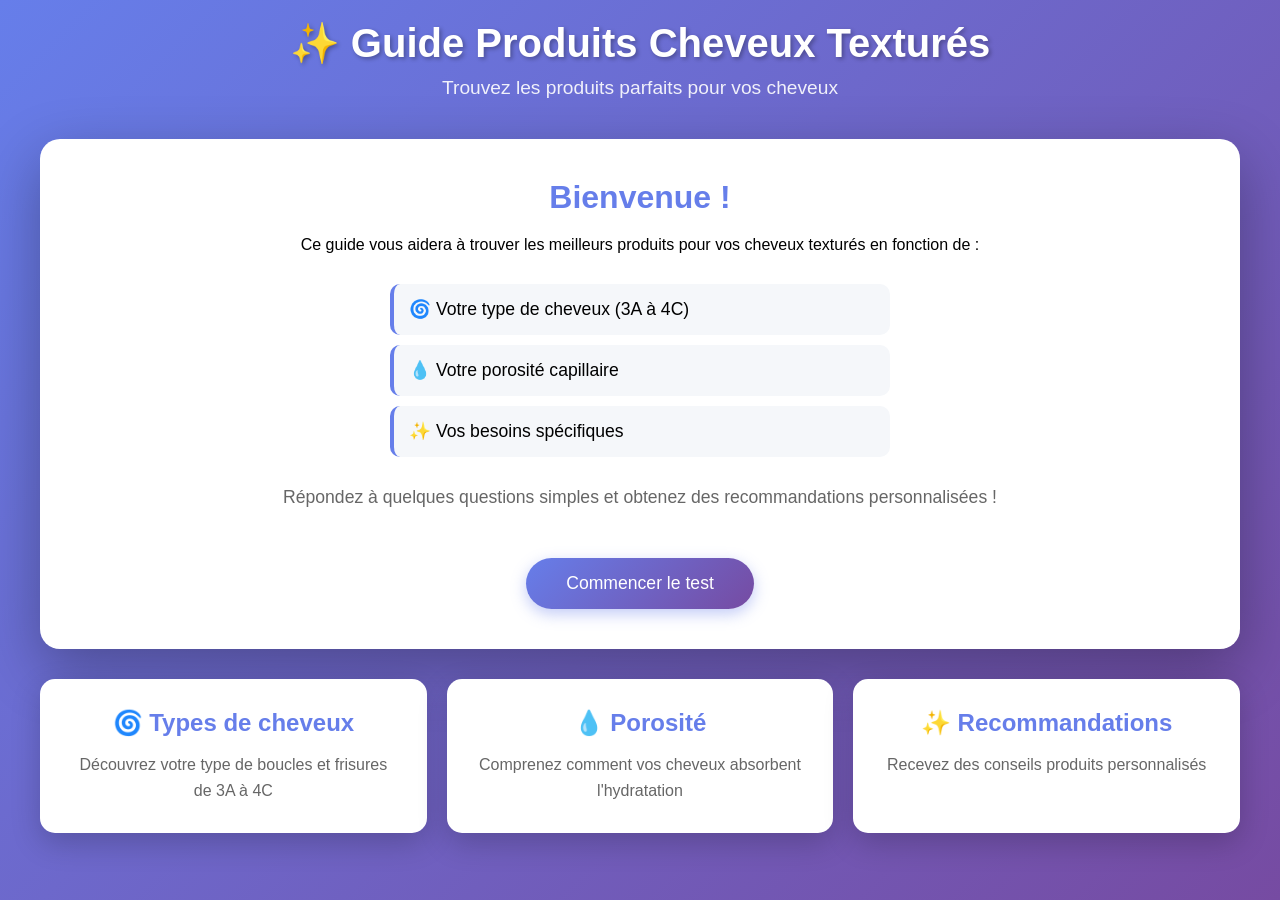
==== index.html @ ddf384b8 "Add files via upload" ====
<!DOCTYPE html>
<html lang="fr">
<head>
    <meta charset="UTF-8">
    <meta name="viewport" content="width=device-width, initial-scale=1.0">
    <title>Guide Produits Cheveux Texturés - Accueil</title>
    <link rel="stylesheet" href="style1.css">
</head>
<body>
    <div class="container">
        <header>
            <h1>✨ Guide Produits Cheveux Texturés</h1>
            <p class="subtitle">Trouvez les produits parfaits pour vos cheveux</p>
        </header>

        <div class="welcome-section">
            <h2>Bienvenue !</h2>
            <p>Ce guide vous aidera à trouver les meilleurs produits pour vos cheveux texturés en fonction de :</p>
            <ul class="features-list">
                <li>🌀 Votre type de cheveux (3A à 4C)</li>
                <li>💧 Votre porosité capillaire</li>
                <li>✨ Vos besoins spécifiques</li>
            </ul>
            <p class="info-text">Répondez à quelques questions simples et obtenez des recommandations personnalisées !</p>
            <a href="quiz.html" class="btn">Commencer le test</a>
        </div>

        <div class="info-cards">
            <div class="info-card">
                <h3>🌀 Types de cheveux</h3>
                <p>Découvrez votre type de boucles et frisures de 3A à 4C</p>
            </div>
            <div class="info-card">
                <h3>💧 Porosité</h3>
                <p>Comprenez comment vos cheveux absorbent l'hydratation</p>
            </div>
            <div class="info-card">
                <h3>✨ Recommandations</h3>
                <p>Recevez des conseils produits personnalisés</p>
            </div>
        </div>
    </div>
</body>
</html>
---- style1.css ----
/* === STYLES GÉNÉRAUX === */
* {
    margin: 0;
    padding: 0;
    box-sizing: border-box;
}

body {
    font-family: 'Segoe UI', Tahoma, Geneva, Verdana, sans-serif;
    background: linear-gradient(135deg, #667eea 0%, #764ba2 100%);
    min-height: 100vh;
    padding: 20px;
}

.container {
    max-width: 1200px;
    margin: 0 auto;
}

/* === HEADER === */
header {
    text-align: center;
    color: white;
    margin-bottom: 40px;
    animation: fadeIn 1s ease-in;
}

h1 {
    font-size: 2.5em;
    margin-bottom: 10px;
    text-shadow: 2px 2px 4px rgba(0,0,0,0.3);
}

.subtitle {
    font-size: 1.2em;
    opacity: 0.9;
}

/* === PAGE D'ACCUEIL === */
.welcome-section {
    background: white;
    border-radius: 20px;
    padding: 40px;
    box-shadow: 0 20px 60px rgba(0,0,0,0.3);
    margin-bottom: 30px;
    text-align: center;
    animation: slideUp 0.6s ease-out;
}

.welcome-section h2 {
    color: #667eea;
    font-size: 2em;
    margin-bottom: 20px;
}

.features-list {
    list-style: none;
    text-align: left;
    max-width: 500px;
    margin: 30px auto;
    font-size: 1.1em;
}

.features-list li {
    padding: 15px;
    margin-bottom: 10px;
    background: #f5f7fa;
    border-radius: 10px;
    border-left: 4px solid #667eea;
}

.info-text {
    font-size: 1.1em;
    color: #666;
    margin: 20px 0;
}

/* === CARTES INFO === */
.info-cards {
    display: grid;
    grid-template-columns: repeat(auto-fit, minmax(280px, 1fr));
    gap: 20px;
    margin-top: 30px;
}

.info-card {
    background: white;
    border-radius: 15px;
    padding: 30px;
    text-align: center;
    box-shadow: 0 10px 30px rgba(0,0,0,0.2);
    transition: transform 0.3s ease;
}

.info-card:hover {
    transform: translateY(-5px);
}

.info-card h3 {
    color: #667eea;
    font-size: 1.5em;
    margin-bottom: 15px;
}

.info-card p {
    color: #666;
    line-height: 1.6;
}

/* === SECTION QUIZ === */
.quiz-section {
    background: white;
    border-radius: 20px;
    padding: 40px;
    box-shadow: 0 20px 60px rgba(0,0,0,0.3);
    margin-bottom: 30px;
    animation: slideUp 0.6s ease-out;
}

.question {
    margin-bottom: 30px;
}

.question h3 {
    color: #667eea;
    margin-bottom: 15px;
    font-size: 1.3em;
}

.options {
    display: grid;
    grid-template-columns: repeat(auto-fit, minmax(200px, 1fr));
    gap: 15px;
}

.option {
    padding: 15px 20px;
    border: 2px solid #e0e0e0;
    border-radius: 10px;
    cursor: pointer;
    transition: all 0.3s ease;
    text-align: center;
    background: white;
}

.option:hover {
    border-color: #667eea;
    transform: translateY(-2px);
    box-shadow: 0 5px 15px rgba(102, 126, 234, 0.2);
}

.option.selected {
    background: linear-gradient(135deg, #667eea 0%, #764ba2 100%);
    color: white;
    border-color: #667eea;
}

/* === BOUTONS === */
.btn {
    background: linear-gradient(135deg, #667eea 0%, #764ba2 100%);
    color: white;
    padding: 15px 40px;
    border: none;
    border-radius: 50px;
    font-size: 1.1em;
    cursor: pointer;
    transition: all 0.3s ease;
    display: inline-block;
    margin: 30px auto 0;
    box-shadow: 0 5px 15px rgba(102, 126, 234, 0.4);
    text-decoration: none;
}

.btn:hover {
    transform: translateY(-2px);
    box-shadow: 0 8px 20px rgba(102, 126, 234, 0.6);
}

.restart-btn {
    background: #764ba2;
    display: block;
    margin: 20px auto;
}

/* === RÉSULTATS === */
.results {
    display: none;
    background: white;
    border-radius: 20px;
    padding: 40px;
    box-shadow: 0 20px 60px rgba(0,0,0,0.3);
    animation: slideUp 0.6s ease-out;
}

.results.show {
    display: block;
}

.results h2 {
    color: #667eea;
    margin-bottom: 30px;
    text-align: center;
}

.product-card {
    background: linear-gradient(135deg, #f5f7fa 0%, #c3cfe2 100%);
    border-radius: 15px;
    padding: 25px;
    margin-bottom: 20px;
    border-left: 5px solid #667eea;
    transition: all 0.3s ease;
}

.product-card:hover {
    transform: translateX(5px);
    box-shadow: 0 5px 20px rgba(0,0,0,0.1);
}

.product-card h4 {
    color: #667eea;
    margin-bottom: 10px;
    font-size: 1.3em;
}

.product-type {
    display: inline-block;
    background: #667eea;
    color: white;
    padding: 5px 15px;
    border-radius: 20px;
    font-size: 0.9em;
    margin-bottom: 10px;
}

.ingredients {
    margin-top: 15px;
    padding: 15px;
    background: white;
    border-radius: 10px;
}

.ingredients h5 {
    color: #764ba2;
    margin-bottom: 8px;
}

/* === ANIMATIONS === */
@keyframes fadeIn {
    from { opacity: 0; }
    to { opacity: 1; }
}

@keyframes slideUp {
    from {
        opacity: 0;
        transform: translateY(30px);
    }
    to {
        opacity: 1;
        transform: translateY(0);
    }
}

/* === RESPONSIVE === */
@media (max-width: 768px) {
    h1 {
        font-size: 2em;
    }
    
    .quiz-section, .results, .welcome-section {
        padding: 25px;
    }
    
    .options {
        grid-template-columns: 1fr;
    }
    
    .info-cards {
        grid-template-columns: 1fr;
    }
}
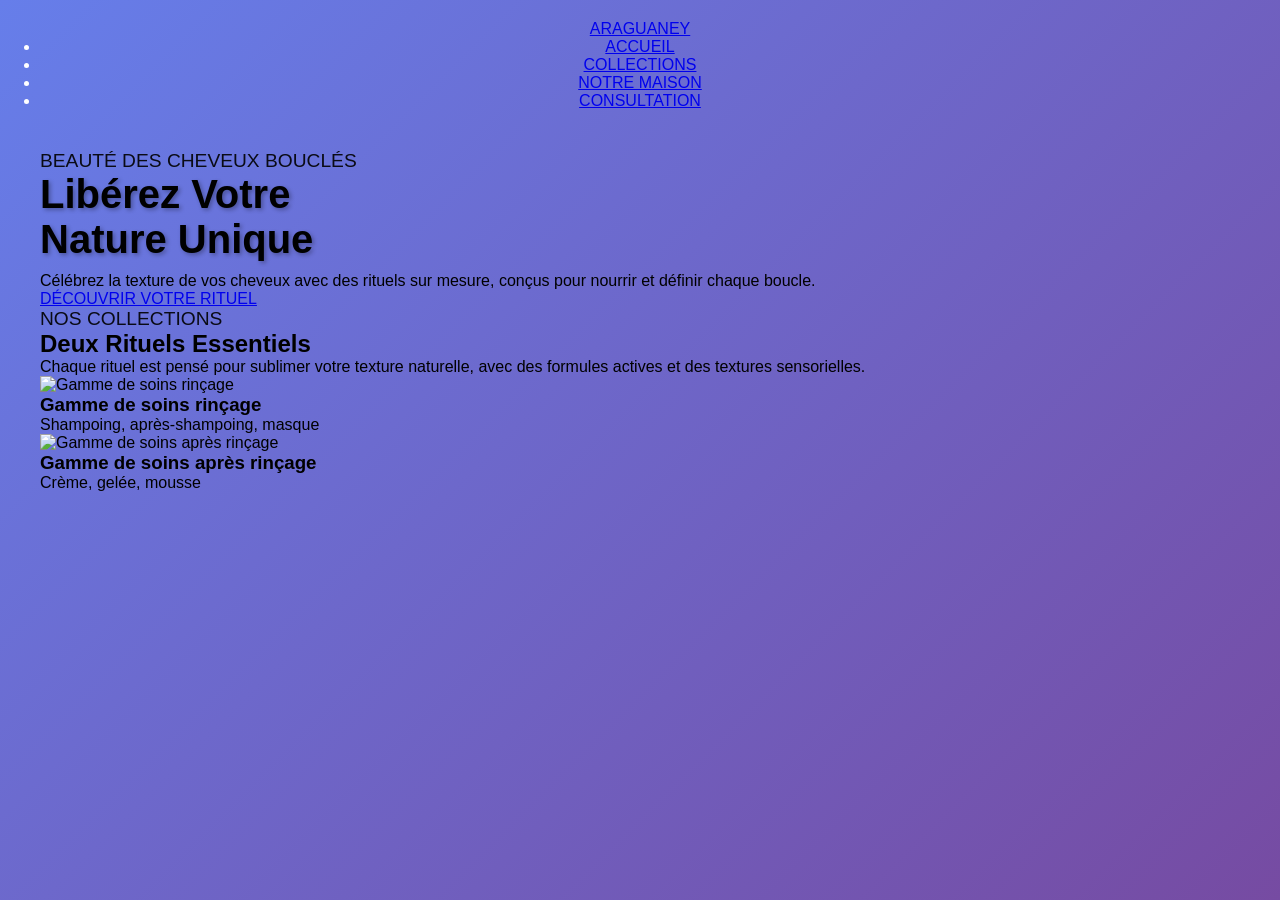
==== commit bf516f0d: "Update index.html" ====
--- a/index.html
+++ b/index.html
@@ -2,43 +2,78 @@
 <html lang="fr">
 <head>
     <meta charset="UTF-8">
+    
+   <link href="https://fonts.googleapis.com/css2?family=Arimo:ital,wght@0,400..700;1,400..700&family=Comic+Neue:ital,wght@0,300;0,400;0,700;1,300;1,400;1,700&family=Dongle:wght@300;400;700&family=Momo+Trust+Display&family=Playfair+Display:ital,wght@0,400..900;1,400..900&family=Quicksand:wght@300..700&family=Red+Hat+Display:ital,wght@0,300..900;1,300..900&family=Teko:wght@300..700&display=swap" rel="stylesheet">
+
     <meta name="viewport" content="width=device-width, initial-scale=1.0">
-    <title>Guide Produits Cheveux Texturés - Accueil</title>
-    <link rel="stylesheet" href="style1.css">
+    <title>Araguaney Hair Care - Accueil</title>
+    
+    <link rel="stylesheet" href="style.css">
+    
+    <script src="script.js" defer></script>
 </head>
 <body>
-    <div class="container">
-        <header>
-            <h1>✨ Guide Produits Cheveux Texturés</h1>
-            <p class="subtitle">Trouvez les produits parfaits pour vos cheveux</p>
-        </header>
 
-        <div class="welcome-section">
-            <h2>Bienvenue !</h2>
-            <p>Ce guide vous aidera à trouver les meilleurs produits pour vos cheveux texturés en fonction de :</p>
-            <ul class="features-list">
-                <li>🌀 Votre type de cheveux (3A à 4C)</li>
-                <li>💧 Votre porosité capillaire</li>
-                <li>✨ Vos besoins spécifiques</li>
+    <header>
+        <nav class="container">
+            <a href="#" class="logo">ARAGUANEY</a>
+            
+            <ul class="nav-menu">
+                <li><a href="#accueil" class="nav-link active">ACCUEIL</a></li>
+                <li><a href="#collections" class="nav-link">COLLECTIONS</a></li>
+                <li><a href="#notre-maison" class="nav-link">NOTRE MAISON</a></li>
+                <li><a href="#consultation" class="nav-link">CONSULTATION</a></li>
             </ul>
-            <p class="info-text">Répondez à quelques questions simples et obtenez des recommandations personnalisées !</p>
-            <a href="quiz.html" class="btn">Commencer le test</a>
+        </nav>
+    </header>
+
+    <main class="hero">
+        <div class="container">
+            <p class="subtitle">BEAUTÉ DES CHEVEUX BOUCLÉS</p>
+            
+            <h1>Libérez Votre<br>
+                <span class="Arimo">Nature Unique</span>
+            </h1>
+            
+            <p class="description">
+                Célébrez la texture de vos cheveux avec des rituels sur mesure, conçus 
+                pour nourrir et définir chaque boucle.
+            </p>
+            
+            <a href="#consultation" class="cta-button">
+                <span>DÉCOUVRIR VOTRE RITUEL</span>
+            </a>
         </div>
+    </main>
 
-        <div class="info-cards">
-            <div class="info-card">
-                <h3>🌀 Types de cheveux</h3>
-                <p>Découvrez votre type de boucles et frisures de 3A à 4C</p>
-            </div>
-            <div class="info-card">
-                <h3>💧 Porosité</h3>
-                <p>Comprenez comment vos cheveux absorbent l'hydratation</p>
-            </div>
-            <div class="info-card">
-                <h3>✨ Recommandations</h3>
-                <p>Recevez des conseils produits personnalisés</p>
+    <section id="collections" class="collections">
+        <div class="container">
+            
+            <p class="subtitle js-scroll">NOS COLLECTIONS</p>
+            
+            <h2 class="js-scroll">Deux Rituels Essentiels</h2>
+            
+            <p class="section-description js-scroll">
+                Chaque rituel est pensé pour sublimer votre texture naturelle, avec des formules actives et des textures sensorielles.
+            </p>
+            
+            <div class="rituels-container">
+                
+                <div class="rituel-item js-scroll">
+                    <img src="https://placehold.co/600x400/111/FFF?text=Image+Rituel+1" alt="Gamme de soins rinçage">
+                    <h3>Gamme de soins rinçage</h3>
+                    <p>Shampoing, après-shampoing, masque</p>
+                </div>
+                
+                <div class="rituel-item js-scroll">
+                    <img src="https://placehold.co/600x400/111/FFF?text=Image+Rituel+2" alt="Gamme de soins après rinçage">
+                    <h3>Gamme de soins après rinçage</h3>
+                    <p>Crème, gelée, mousse</p>
+                </div>
+                
             </div>
         </div>
-    </div>
+    </section>
+
 </body>
-</html>+</html>
--- a/style.css
+++ b/style.css
@@ -0,0 +1,281 @@
+/* === STYLES GÉNÉRAUX === */
+* {
+    margin: 0;
+    padding: 0;
+    box-sizing: border-box;
+}
+
+body {
+    font-family: 'Segoe UI', Tahoma, Geneva, Verdana, sans-serif;
+    background: linear-gradient(135deg, #667eea 0%, #764ba2 100%);
+    min-height: 100vh;
+    padding: 20px;
+}
+
+.container {
+    max-width: 1200px;
+    margin: 0 auto;
+}
+
+/* === HEADER === */
+header {
+    text-align: center;
+    color: white;
+    margin-bottom: 40px;
+    animation: fadeIn 1s ease-in;
+}
+
+h1 {
+    font-size: 2.5em;
+    margin-bottom: 10px;
+    text-shadow: 2px 2px 4px rgba(0,0,0,0.3);
+}
+
+.subtitle {
+    font-size: 1.2em;
+    opacity: 0.9;
+}
+
+/* === PAGE D'ACCUEIL === */
+.welcome-section {
+    background: white;
+    border-radius: 20px;
+    padding: 40px;
+    box-shadow: 0 20px 60px rgba(0,0,0,0.3);
+    margin-bottom: 30px;
+    text-align: center;
+    animation: slideUp 0.6s ease-out;
+}
+
+.welcome-section h2 {
+    color: #667eea;
+    font-size: 2em;
+    margin-bottom: 20px;
+}
+
+.features-list {
+    list-style: none;
+    text-align: left;
+    max-width: 500px;
+    margin: 30px auto;
+    font-size: 1.1em;
+}
+
+.features-list li {
+    padding: 15px;
+    margin-bottom: 10px;
+    background: #f5f7fa;
+    border-radius: 10px;
+    border-left: 4px solid #667eea;
+}
+
+.info-text {
+    font-size: 1.1em;
+    color: #666;
+    margin: 20px 0;
+}
+
+/* === CARTES INFO === */
+.info-cards {
+    display: grid;
+    grid-template-columns: repeat(auto-fit, minmax(280px, 1fr));
+    gap: 20px;
+    margin-top: 30px;
+}
+
+.info-card {
+    background: white;
+    border-radius: 15px;
+    padding: 30px;
+    text-align: center;
+    box-shadow: 0 10px 30px rgba(0,0,0,0.2);
+    transition: transform 0.3s ease;
+}
+
+.info-card:hover {
+    transform: translateY(-5px);
+}
+
+.info-card h3 {
+    color: #667eea;
+    font-size: 1.5em;
+    margin-bottom: 15px;
+}
+
+.info-card p {
+    color: #666;
+    line-height: 1.6;
+}
+
+/* === SECTION QUIZ === */
+.quiz-section {
+    background: white;
+    border-radius: 20px;
+    padding: 40px;
+    box-shadow: 0 20px 60px rgba(0,0,0,0.3);
+    margin-bottom: 30px;
+    animation: slideUp 0.6s ease-out;
+}
+
+.question {
+    margin-bottom: 30px;
+}
+
+.question h3 {
+    color: #667eea;
+    margin-bottom: 15px;
+    font-size: 1.3em;
+}
+
+.options {
+    display: grid;
+    grid-template-columns: repeat(auto-fit, minmax(200px, 1fr));
+    gap: 15px;
+}
+
+.option {
+    padding: 15px 20px;
+    border: 2px solid #e0e0e0;
+    border-radius: 10px;
+    cursor: pointer;
+    transition: all 0.3s ease;
+    text-align: center;
+    background: white;
+}
+
+.option:hover {
+    border-color: #667eea;
+    transform: translateY(-2px);
+    box-shadow: 0 5px 15px rgba(102, 126, 234, 0.2);
+}
+
+.option.selected {
+    background: linear-gradient(135deg, #667eea 0%, #764ba2 100%);
+    color: white;
+    border-color: #667eea;
+}
+
+/* === BOUTONS === */
+.btn {
+    background: linear-gradient(135deg, #667eea 0%, #764ba2 100%);
+    color: white;
+    padding: 15px 40px;
+    border: none;
+    border-radius: 50px;
+    font-size: 1.1em;
+    cursor: pointer;
+    transition: all 0.3s ease;
+    display: inline-block;
+    margin: 30px auto 0;
+    box-shadow: 0 5px 15px rgba(102, 126, 234, 0.4);
+    text-decoration: none;
+}
+
+.btn:hover {
+    transform: translateY(-2px);
+    box-shadow: 0 8px 20px rgba(102, 126, 234, 0.6);
+}
+
+.restart-btn {
+    background: #764ba2;
+    display: block;
+    margin: 20px auto;
+}
+
+/* === RÉSULTATS === */
+.results {
+    display: none;
+    background: white;
+    border-radius: 20px;
+    padding: 40px;
+    box-shadow: 0 20px 60px rgba(0,0,0,0.3);
+    animation: slideUp 0.6s ease-out;
+}
+
+.results.show {
+    display: block;
+}
+
+.results h2 {
+    color: #667eea;
+    margin-bottom: 30px;
+    text-align: center;
+}
+
+.product-card {
+    background: linear-gradient(135deg, #f5f7fa 0%, #c3cfe2 100%);
+    border-radius: 15px;
+    padding: 25px;
+    margin-bottom: 20px;
+    border-left: 5px solid #667eea;
+    transition: all 0.3s ease;
+}
+
+.product-card:hover {
+    transform: translateX(5px);
+    box-shadow: 0 5px 20px rgba(0,0,0,0.1);
+}
+
+.product-card h4 {
+    color: #667eea;
+    margin-bottom: 10px;
+    font-size: 1.3em;
+}
+
+.product-type {
+    display: inline-block;
+    background: #667eea;
+    color: white;
+    padding: 5px 15px;
+    border-radius: 20px;
+    font-size: 0.9em;
+    margin-bottom: 10px;
+}
+
+.ingredients {
+    margin-top: 15px;
+    padding: 15px;
+    background: white;
+    border-radius: 10px;
+}
+
+.ingredients h5 {
+    color: #764ba2;
+    margin-bottom: 8px;
+}
+
+/* === ANIMATIONS === */
+@keyframes fadeIn {
+    from { opacity: 0; }
+    to { opacity: 1; }
+}
+
+@keyframes slideUp {
+    from {
+        opacity: 0;
+        transform: translateY(30px);
+    }
+    to {
+        opacity: 1;
+        transform: translateY(0);
+    }
+}
+
+/* === RESPONSIVE === */
+@media (max-width: 768px) {
+    h1 {
+        font-size: 2em;
+    }
+    
+    .quiz-section, .results, .welcome-section {
+        padding: 25px;
+    }
+    
+    .options {
+        grid-template-columns: 1fr;
+    }
+    
+    .info-cards {
+        grid-template-columns: 1fr;
+    }
+}
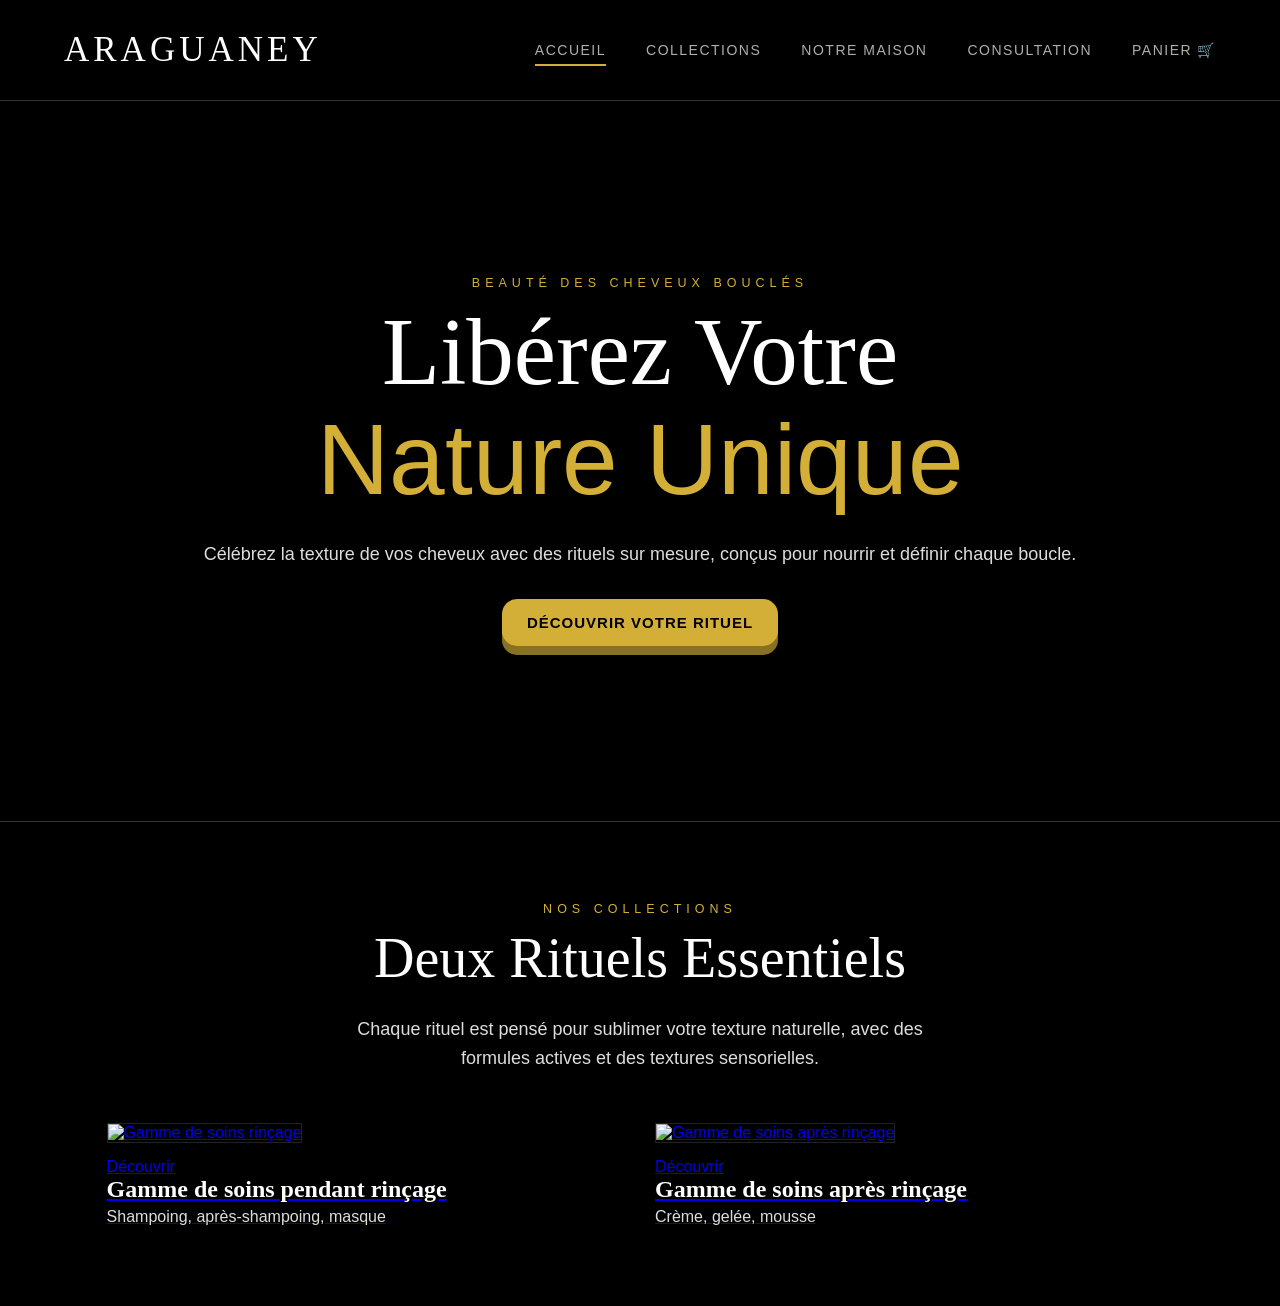
==== commit 784f9a63: "Update index.html with new navigation and ritual links Added a new 'Panier' link to the navigation m" ====
--- a/index.html
+++ b/index.html
@@ -23,6 +23,8 @@
                 <li><a href="#collections" class="nav-link">COLLECTIONS</a></li>
                 <li><a href="#notre-maison" class="nav-link">NOTRE MAISON</a></li>
                 <li><a href="#consultation" class="nav-link">CONSULTATION</a></li>
+                <li><a href="#Panier" class="nav-link">PANIER 🛒 </a></li>
+
             </ul>
         </nav>
     </header>
@@ -48,30 +50,44 @@
 
     <section id="collections" class="collections">
         <div class="container">
+             
+             <p class="subtitle js-scroll">NOS COLLECTIONS</p>
             
-            <p class="subtitle js-scroll">NOS COLLECTIONS</p>
+             <h2 class="js-scroll">Deux Rituels Essentiels</h2>
             
-            <h2 class="js-scroll">Deux Rituels Essentiels</h2>
+             <p class="section-description js-scroll">
+                Chaque rituel est pensé pour sublimer votre texture naturelle, avec des formules actives et des textures sensorielles.
+             </p>
             
-            <p class="section-description js-scroll">
-                Chaque rituel est pensé pour sublimer votre texture naturelle, avec des formules actives et des textures sensorielles.
-            </p>
-            
-            <div class="rituels-container">
+               <div class="rituels-container">
                 
-                <div class="rituel-item js-scroll">
-                    <img src="https://placehold.co/600x400/111/FFF?text=Image+Rituel+1" alt="Gamme de soins rinçage">
-                    <h3>Gamme de soins rinçage</h3>
+                <a href="./page-rincage.html" class="rituel-item js-scroll">
+                    
+                    <img src="https://fr.olaplex.com/cdn/shop/files/1-Hair_Repair_Treatment_Kit_1440_2_f96652ba-9dc6-44a3-943f-6bd0eeefdf3a.png?v=1759458213&width=1000" alt="Gamme de soins rinçage">
+                  
+                    <div class="rituel-middle">
+                     <div class="rituel-text", class=".cta-button">Découvrir</div>
+                    </div>
+
+                    <h3>Gamme de soins pendant rinçage</h3>
                     <p>Shampoing, après-shampoing, masque</p>
-                </div>
+                </a>
                 
-                <div class="rituel-item js-scroll">
-                    <img src="https://placehold.co/600x400/111/FFF?text=Image+Rituel+2" alt="Gamme de soins après rinçage">
+                <a href="./page-apres-rincage.html" class="rituel-item js-scroll">
+                    
+                    <img src="https://fr.olaplex.com/cdn/shop/files/1-Hair_Repair_Treatment_Kit_1440_2_f96652ba-9dc6-44a3-943f-6bd0eeefdf3a.png?v=1759458213&width=1000" alt="Gamme de soins après rinçage">
+                   
+                    <div class="rituel-middle">
+                     <div class="rituel-text">Découvrir</div>
+                    </div>
+
                     <h3>Gamme de soins après rinçage</h3>
                     <p>Crème, gelée, mousse</p>
-                </div>
-                
-            </div>
+                </a>
+            
+          </div>
+                        
+        
         </div>
     </section>
 
--- a/style.css
+++ b/style.css
@@ -1,4 +1,13 @@
-/* === STYLES GÉNÉRAUX === */
+/* --- Variables de couleur (pour changer facilement) --- */
+:root {
+    --color-background: #000000; /* Fond noir */
+    --color-text: #FFFFFF;       /* Texte blanc */
+    --color-accent: #D4AF37;     /* Le "jaune" / or de la photo */
+    --font-main-title: 'Times New Roman', Times, serif; /* Police élégante pour le titre */
+    --font-body: Arial, Helvetica, sans-serif;         /* Police simple pour le reste */
+}
+
+/* --- Réinitialisation et styles de base --- */
 * {
     margin: 0;
     padding: 0;
@@ -6,276 +15,294 @@
 }
 
 body {
-    font-family: 'Segoe UI', Tahoma, Geneva, Verdana, sans-serif;
-    background: linear-gradient(135deg, #667eea 0%, #764ba2 100%);
-    min-height: 100vh;
-    padding: 20px;
+    background-color: var(--color-background);
+    color: var(--color-text);
+    font-family: var(--font-body);
+    text-align: center;
 }
 
 .container {
+    width: 90%;
     max-width: 1200px;
-    margin: 0 auto;
-}
-
-/* === HEADER === */
+    margin: 0 auto; /* Centre le contenu */
+}
+
+/* --- Style de l'En-tête (Header) --- */
 header {
+    padding: 30px 0;
+    border-bottom: 1px solid #333; /* Ligne de séparation */
+}
+
+header nav {
+    display: flex;
+    justify-content: space-between; /* Met le logo à gauche et le menu à droite */
+    align-items: center;
+}
+
+.logo {
+    font-size: 35px;
+    font-weight: semibold 400 italic;
+    font-family: playfair display;
+    color: var(--color-text);
+    text-decoration: none;
+    letter-spacing: 4px;
+    transition: color 0.3s ease; /* Animation de transition pour la couleur */
+}
+
+/* INTERACTIVITÉ : Le logo devient jaune au survol */
+.logo:hover {
+    color: var(--color-accent);
+}
+
+/* --- Style du Menu --- */
+.nav-menu {
+    display: flex;
+    list-style: none; /* Enlève les puces */
+}
+
+.nav-menu li {
+    margin-left: 40px;
+
+}
+
+.nav-link {
+    text-decoration: none;
+    color: #b1adad; /* Gris clair pour les liens */
+    font-size: 14px;
+    font-weight: 100;
+    letter-spacing: 1.5px;
+    padding-bottom: 8px; /* Espace pour le petit trait en dessous */
+    position: relative; /* Nécessaire pour le trait */
+    transition: color 0.3s ease; /* Animation de transition */
+}
+
+/* INTERACTIVITÉ : Les liens du menu deviennent jaunes au survol */
+.nav-link:hover {
+    color: var(--color-accent);
+}
+
+/* INTERACTIVITÉ : Le petit trait jaune sous l'élément "actif" */
+.nav-link.active::after {
+    content: ''; /* Crée un pseudo-élément */
+    position: absolute;
+    bottom: 0;
+    left: 0;
+    width: 100%;
+    height: 2px;
+    background-color: var(--color-accent);
+}
+
+
+/* --- Style du Contenu Principal (Hero) --- */
+.hero {
+    /* Met le contenu au centre de la page */
+    display: flex;
+    align-items: center;
+    height: 80vh; /* 80% de la hauteur de la fenêtre */
+    /* NOTE: Ajoutez votre image de fond ici. 
+      Le 'linear-gradient' ajoute un voile noir pour que le texte soit lisible.
+    */
+    background-image: linear-gradient(rgba(0,0,0,0.7), rgba(0,0,0,0.7)), url('votre-image-de-fond.jpg');
+    background-size: cover;
+    background-position: center;
+   
+}
+
+.subtitle {
+    color: var(--color-accent);
+    font-size: 12.5px;
+    font-weight: 100;
+    letter-spacing: 5px;
+    text-transform: uppercase;
+}
+
+.hero h1 {
+    font-family: var(--font-main-title);
+    font-size: 95px;
+    font-weight: 400; /* Police plus fine */
+    color: var(--color-text);
+    margin: 10px 0 25px 0;
+    line-height: 1.1; /* Resserre les lignes */
+}
+.hero h1 .Arimo {
+    font-family: 'Arimo', sans-serif;
+    font-size: 100px;
+    color: var(--color-accent);
+}
+
+.description {
+    font-size: 18px;
+    color: #DDDDDD; /* Un blanc légèrement moins vif */
+   /* Limite la largeur du texte */
+    line-height: 1.6;
     text-align: center;
-    color: white;
-    margin-bottom: 40px;
-    animation: fadeIn 1s ease-in;
-}
-
-h1 {
-    font-size: 2.5em;
-    margin-bottom: 10px;
-    text-shadow: 2px 2px 4px rgba(0,0,0,0.3);
-}
-
-.subtitle {
-    font-size: 1.2em;
-    opacity: 0.9;
-}
-
-/* === PAGE D'ACCUEIL === */
-.welcome-section {
-    background: white;
-    border-radius: 20px;
-    padding: 40px;
-    box-shadow: 0 20px 60px rgba(0,0,0,0.3);
-    margin-bottom: 30px;
-    text-align: center;
-    animation: slideUp 0.6s ease-out;
-}
-
-.welcome-section h2 {
-    color: #667eea;
-    font-size: 2em;
-    margin-bottom: 20px;
-}
-
-.features-list {
-    list-style: none;
-    text-align: left;
-    max-width: 500px;
-    margin: 30px auto;
-    font-size: 1.1em;
-}
-
-.features-list li {
-    padding: 15px;
-    margin-bottom: 10px;
-    background: #f5f7fa;
-    border-radius: 10px;
-    border-left: 4px solid #667eea;
-}
-
-.info-text {
-    font-size: 1.1em;
-    color: #666;
-    margin: 20px 0;
-}
-
-/* === CARTES INFO === */
-.info-cards {
-    display: grid;
-    grid-template-columns: repeat(auto-fit, minmax(280px, 1fr));
-    gap: 20px;
+}
+
+/* --- Style du Bouton (CTA) --- */
+/* --- LE BOUTON FUSIONNÉ --- */
+.cta-button {
+    display: inline-block;
+    
+    /* STYLE (de votre Bouton 3) */
+    background-color: var(--color-accent);
+    color: var(--color-background); /* Texte noir */
+    padding: 15px 25px; /* Taille de votre Bouton 3 */
     margin-top: 30px;
-}
-
-.info-card {
-    background: white;
-    border-radius: 15px;
-    padding: 30px;
-    text-align: center;
-    box-shadow: 0 10px 30px rgba(0,0,0,0.2);
-    transition: transform 0.3s ease;
-}
-
-.info-card:hover {
-    transform: translateY(-5px);
-}
-
-.info-card h3 {
-    color: #667eea;
-    font-size: 1.5em;
+    text-decoration: none;
+    font-family: 'red hat display', sans-serif;
+    font-weight: 700;
+    font-size: 15px;
+    letter-spacing: 1px;
+    border: none;
+    border-radius: 15px; /* Arrondi de votre Bouton 3 */
+    cursor: pointer;
+
+    /* EFFET 1 (3D Press du Bouton 1) */
+    box-shadow: 0 9px #887123; /* L'ombre 3D (couleur de votre Bouton 3) */
+    
+    /* Vitesse des animations */
+    transition: background-color 0.3s ease, color 0.3s ease, 
+                box-shadow 0.2s ease, transform 0.2s ease;
+}
+
+/* --- EFFET 2 (Flèche du Bouton 2) --- */
+/* Cible le <span> qu'on a ajouté dans le HTML */
+.cta-button span {
+    display: inline-block;
+    position: relative;
+    transition: 0.5s; /* Animation du texte qui glisse */
+}
+
+/* La flèche (») cachée */
+.cta-button span:after {
+    content: '\00bb'; /* C'est le caractère '»' (flèche double) */
+    position: absolute;
+    opacity: 0; /* Cachée par défaut */
+    top: 0;
+    right: -20px; /* Commence 20px à droite */
+    transition: 0.5s; /* Animation de la flèche */
+}
+
+/* --- INTERACTIVITÉ AU SURVOL (HOVER) --- */
+.cta-button:hover {
+    /* Style de votre Bouton 3 : Le fond change */
+    background-color: var(--color-text); /* Devient blanc */
+    color: var(--color-background);     /* Texte noir */
+}
+
+/* Effet du Bouton 2 : Le texte se décale */
+.cta-button:hover span {
+    padding-right: 25px;
+}
+
+/* Effet du Bouton 2 : La flèche apparaît */
+.cta-button:hover span:after {
+    opacity: 1; /* Devient visible */
+    right: 0;   /* Se place à sa position finale */
+}
+
+/* --- INTERACTIVITÉ AU CLIC (ACTIVE) --- */
+/* Effet 1 (3D Press du Bouton 1) */
+.cta-button:active {
+    box-shadow: 0 5px #887123; /* L'ombre devient plus petite */
+    transform: translateY(4px); /* Le bouton "s'enfonce" */
+}
+
+
+
+/* --- Style de la nouvelle Section Collections --- */
+.collections {
+    background-color: var(--color-background); /* Garde le fond noir */
+    padding: 80px 0; /* Ajoute de l'espace en haut et en bas */
+    text-align: center; /* Centre tout le texte (titres, description) */
+    
+    /* Ajoute un trait de séparation avec la section du dessus */
+    border-top: 1px solid #333; 
+}
+
+/* Style pour le titre H2 de la section */
+.collections h2 {
+    font-family: var(--font-main-title); /* Police 'Lora' (serif) */
+    font-size: 56px; /* Un peu plus petit que le h1 principal */
+    font-weight: 400;
+    color: var(--color-text);
+    margin: 10px 0 25px 0;
+}
+
+/* Style pour la description (on la centre et limite sa largeur) */
+.section-description {
+    font-size: 18px;
+    color: #DDDDDD;
+    max-width: 600px; /* Limite la largeur pour une meilleure lisibilité */
+    margin: 0 auto 50px auto; /* Centre le paragraphe et ajoute de l'espace en dessous */
+    line-height: 1.6;
+}
+
+/* --- Conteneur pour les 2 rituels (en Flexbox) --- */
+.rituels-container {
+    display: flex; /* Aligne les éléments côte à côte */
+    justify-content: center; /* Centre les éléments horizontalement */
+    gap: 30px; /* Espace de 30px entre les deux rituels */
+    flex-wrap: wrap; /* Permet aux éléments de passer à la ligne sur mobile */
+}
+
+/* --- Style pour chaque rituel individuel --- */
+.rituel-item {
+    flex-basis: 45%; /* Chaque item prend environ 45% de la largeur */
+    min-width: 300px; /* Largeur minimale (utile pour le responsive) */
+    text-align: left; /* Aligne le texte du rituel à gauche (plus lisible) */
+}
+
+.rituel-item img {
+    width: 100%; /* L'image prend 100% de la largeur de son conteneur */
+    height: auto; /* Garde les proportions de l'image */
     margin-bottom: 15px;
-}
-
-.info-card p {
-    color: #666;
-    line-height: 1.6;
-}
-
-/* === SECTION QUIZ === */
-.quiz-section {
-    background: white;
-    border-radius: 20px;
-    padding: 40px;
-    box-shadow: 0 20px 60px rgba(0,0,0,0.3);
-    margin-bottom: 30px;
-    animation: slideUp 0.6s ease-out;
-}
-
-.question {
-    margin-bottom: 30px;
-}
-
-.question h3 {
-    color: #667eea;
-    margin-bottom: 15px;
-    font-size: 1.3em;
-}
-
-.options {
-    display: grid;
-    grid-template-columns: repeat(auto-fit, minmax(200px, 1fr));
-    gap: 15px;
-}
-
-.option {
-    padding: 15px 20px;
-    border: 2px solid #e0e0e0;
-    border-radius: 10px;
-    cursor: pointer;
-    transition: all 0.3s ease;
-    text-align: center;
-    background: white;
-}
-
-.option:hover {
-    border-color: #667eea;
-    transform: translateY(-2px);
-    box-shadow: 0 5px 15px rgba(102, 126, 234, 0.2);
-}
-
-.option.selected {
-    background: linear-gradient(135deg, #667eea 0%, #764ba2 100%);
-    color: white;
-    border-color: #667eea;
-}
-
-/* === BOUTONS === */
-.btn {
-    background: linear-gradient(135deg, #667eea 0%, #764ba2 100%);
-    color: white;
-    padding: 15px 40px;
-    border: none;
-    border-radius: 50px;
-    font-size: 1.1em;
-    cursor: pointer;
-    transition: all 0.3s ease;
-    display: inline-block;
-    margin: 30px auto 0;
-    box-shadow: 0 5px 15px rgba(102, 126, 234, 0.4);
-    text-decoration: none;
-}
-
-.btn:hover {
-    transform: translateY(-2px);
-    box-shadow: 0 8px 20px rgba(102, 126, 234, 0.6);
-}
-
-.restart-btn {
-    background: #764ba2;
-    display: block;
-    margin: 20px auto;
-}
-
-/* === RÉSULTATS === */
-.results {
-    display: none;
-    background: white;
-    border-radius: 20px;
-    padding: 40px;
-    box-shadow: 0 20px 60px rgba(0,0,0,0.3);
-    animation: slideUp 0.6s ease-out;
-}
-
-.results.show {
-    display: block;
-}
-
-.results h2 {
-    color: #667eea;
-    margin-bottom: 30px;
-    text-align: center;
-}
-
-.product-card {
-    background: linear-gradient(135deg, #f5f7fa 0%, #c3cfe2 100%);
-    border-radius: 15px;
-    padding: 25px;
-    margin-bottom: 20px;
-    border-left: 5px solid #667eea;
-    transition: all 0.3s ease;
-}
-
-.product-card:hover {
-    transform: translateX(5px);
-    box-shadow: 0 5px 20px rgba(0,0,0,0.1);
-}
-
-.product-card h4 {
-    color: #667eea;
-    margin-bottom: 10px;
-    font-size: 1.3em;
-}
-
-.product-type {
-    display: inline-block;
-    background: #667eea;
-    color: white;
-    padding: 5px 15px;
-    border-radius: 20px;
-    font-size: 0.9em;
-    margin-bottom: 10px;
-}
-
-.ingredients {
-    margin-top: 15px;
-    padding: 15px;
-    background: white;
-    border-radius: 10px;
-}
-
-.ingredients h5 {
-    color: #764ba2;
-    margin-bottom: 8px;
-}
-
-/* === ANIMATIONS === */
-@keyframes fadeIn {
-    from { opacity: 0; }
-    to { opacity: 1; }
-}
-
-@keyframes slideUp {
-    from {
-        opacity: 0;
-        transform: translateY(30px);
+    border: 1px solid #222; /* Petite bordure pour voir l'image placeholder */
+}
+
+.rituel-item h3 {
+    font-family: var(--font-main-title); /* Police 'Lora' (serif) */
+    font-size: 24px;
+    color: var(--color-text);
+    margin-bottom: 5px;
+}
+
+.rituel-item p {
+    font-size: 16px;
+    color: #DDDDDD;
+}
+
+/* --- DÉBUT DES STYLES D'ANIMATION AU DÉFILEMENT --- */
+
+/* 1. L'état initial (caché, décalé, et avec la transition) */
+.js-scroll {
+    opacity: 0; /* Rendre invisible par défaut */
+    transform: translateY(40px); /* Décaler vers le bas de 40px */
+    transition: opacity 0.6s ease-out, transform 0.6s ease-out; /* Préparer l'animation */
+}
+
+/* 2. L'état final (visible et à sa position normale) */
+.js-scroll.is-visible {
+    opacity: 1; /* Rendre complètement visible */
+    transform: translateY(0); /* Ramener à la position d'origine */
+}
+
+
+/* --- Styles Responsives (pour petits écrans) --- */
+@media (max-width: 768px) {
+    .hero h1 {
+        font-size: 60px; /* Réduit la taille du titre */
     }
-    to {
-        opacity: 1;
-        transform: translateY(0);
+
+    .subtitle {
+        font-size: 10px; /* Réduit la taille du sous-titre */
     }
-}
-
-/* === RESPONSIVE === */
-@media (max-width: 768px) {
-    h1 {
-        font-size: 2em;
+
+    .description {
+        font-size: 16px; /* Réduit la taille de la description */
     }
-    
-    .quiz-section, .results, .welcome-section {
-        padding: 25px;
+
+    .nav-menu li {
+        margin-left: 20px; /* Réduit l'espacement du menu */
     }
-    
-    .options {
-        grid-template-columns: 1fr;
-    }
-    
-    .info-cards {
-        grid-template-columns: 1fr;
-    }
-}+}
